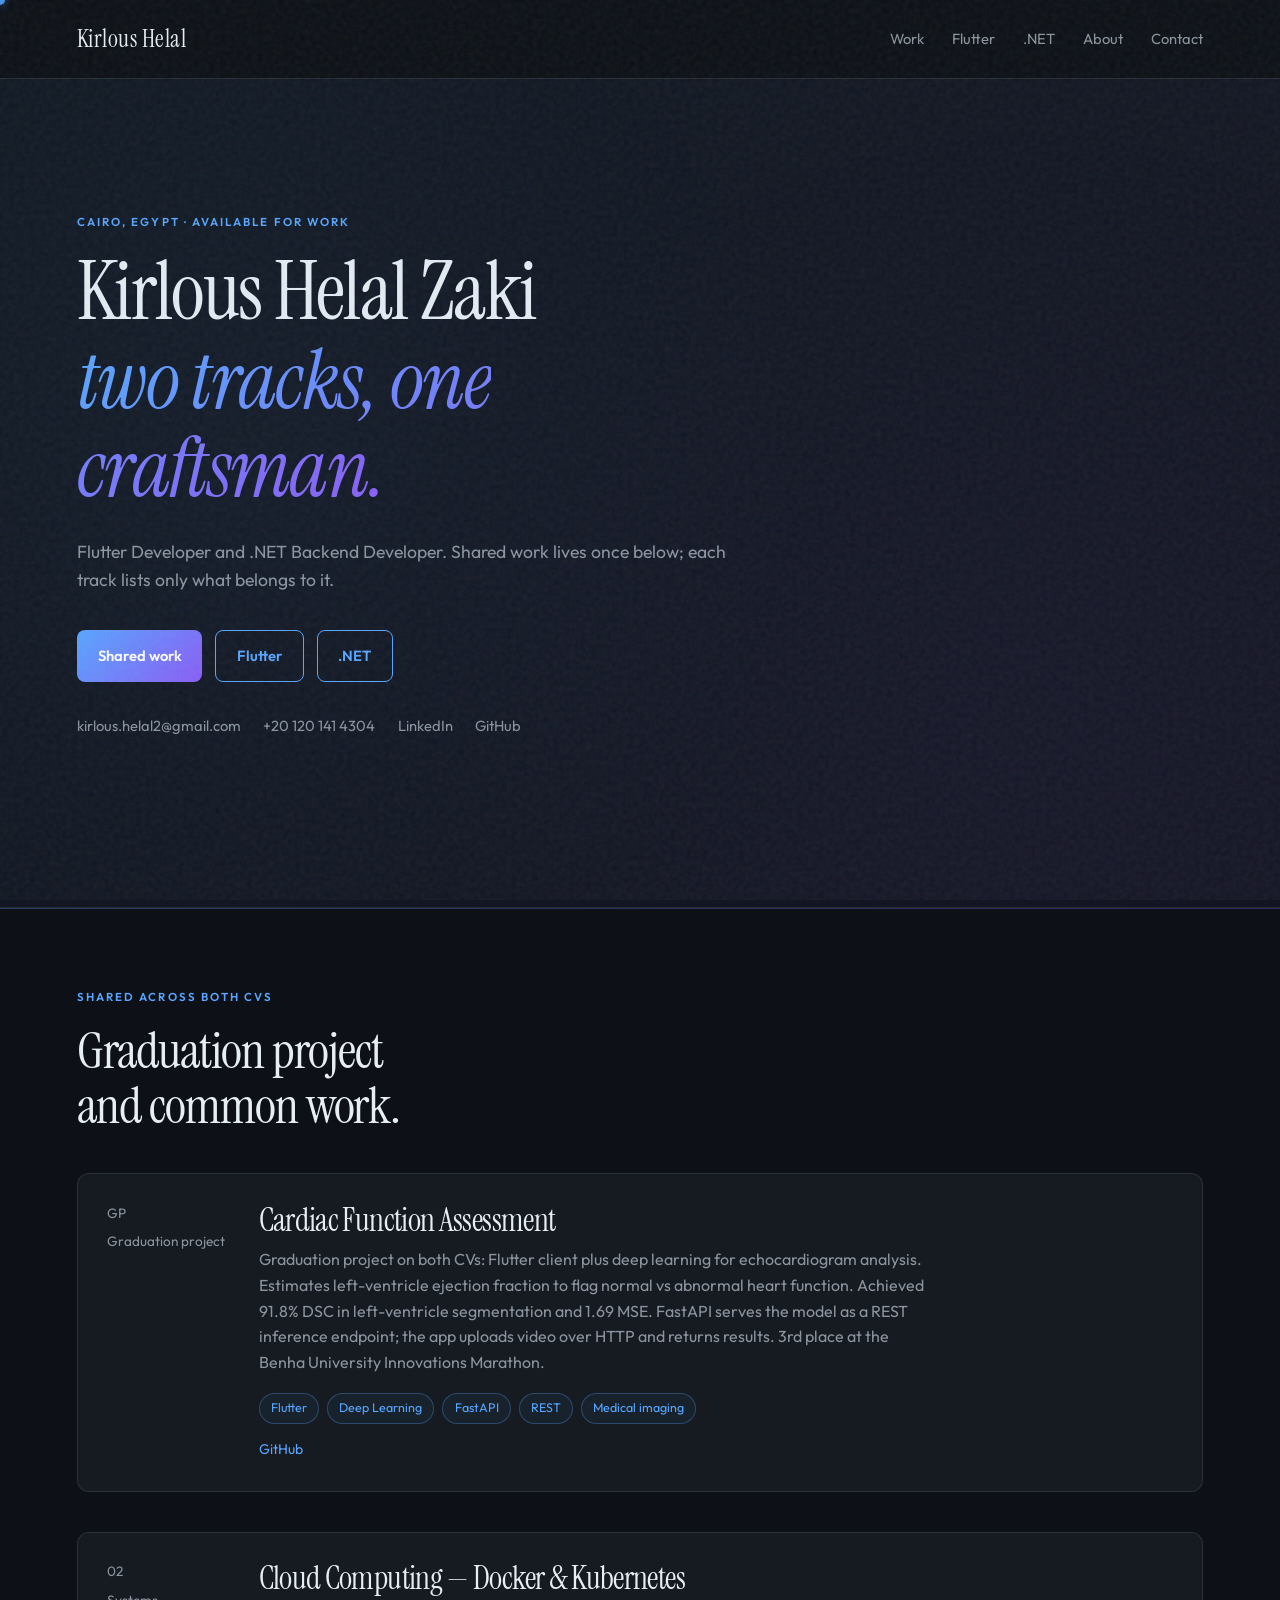
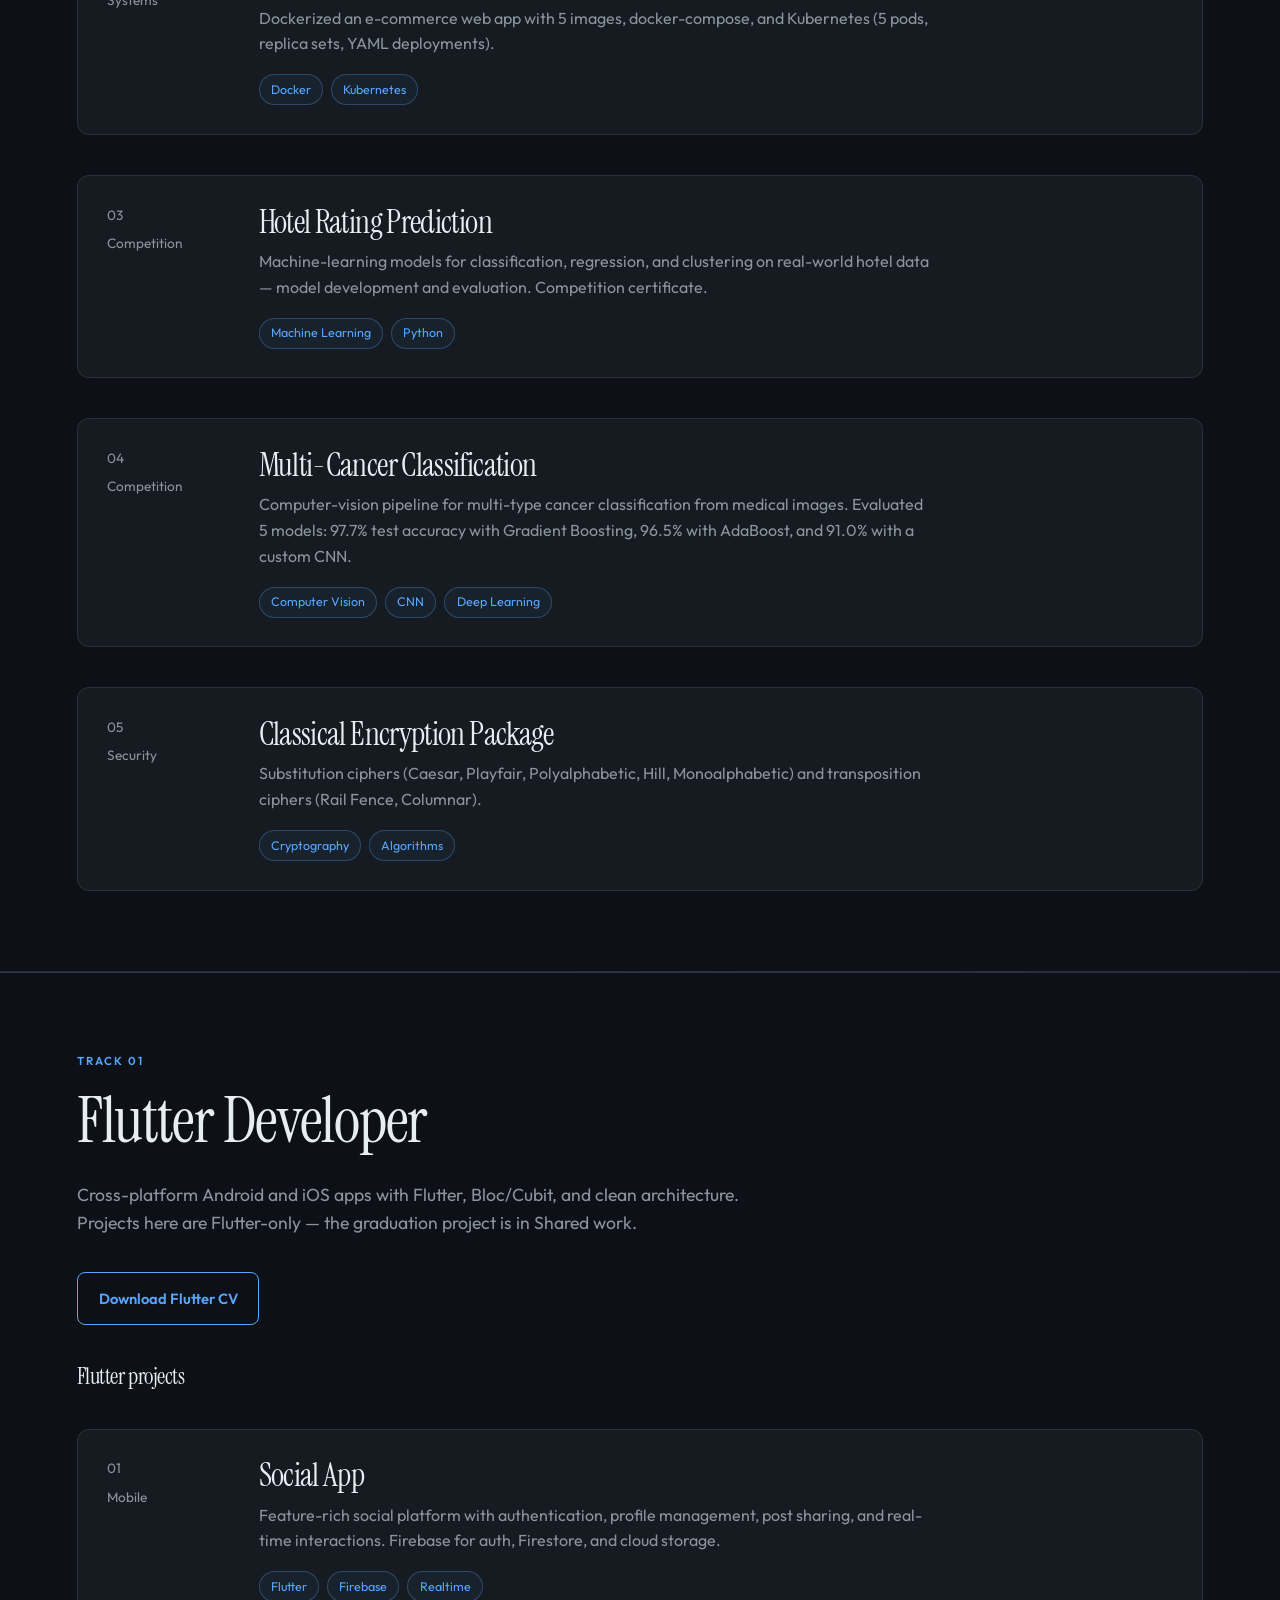
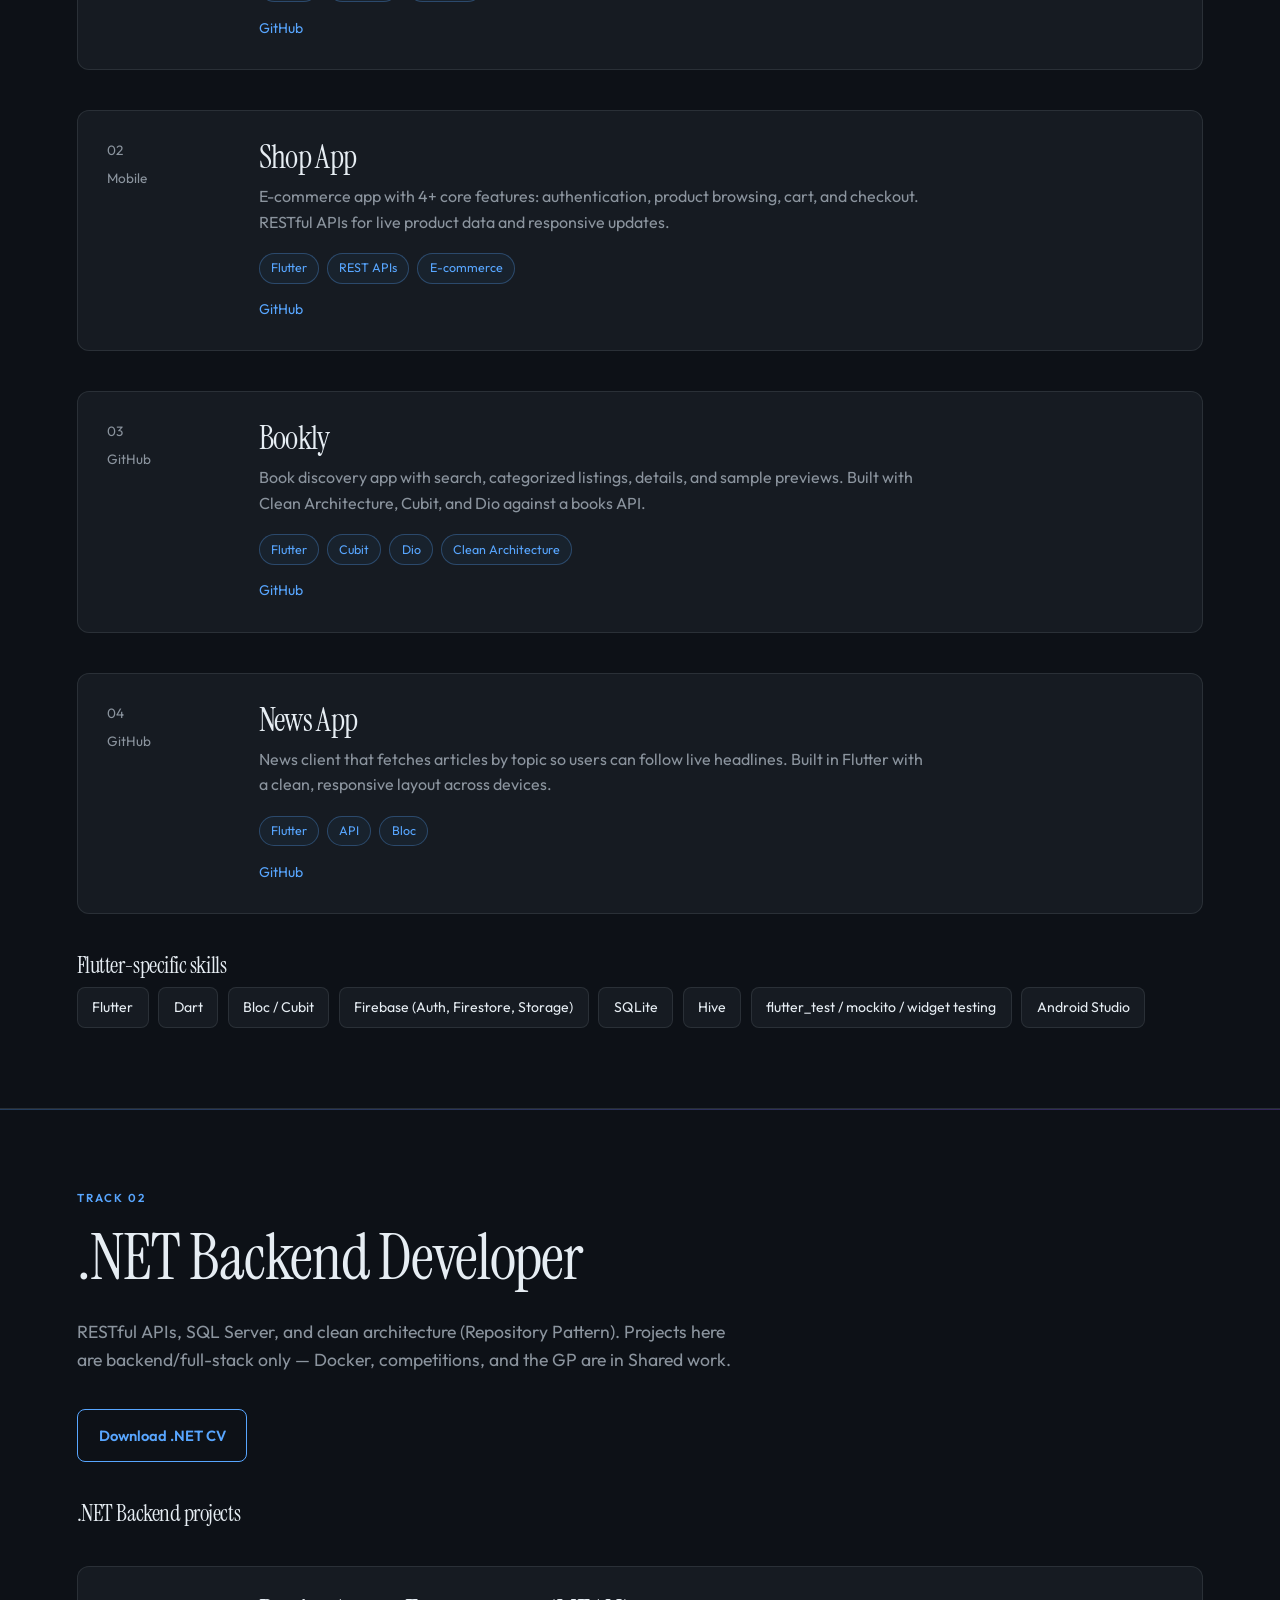
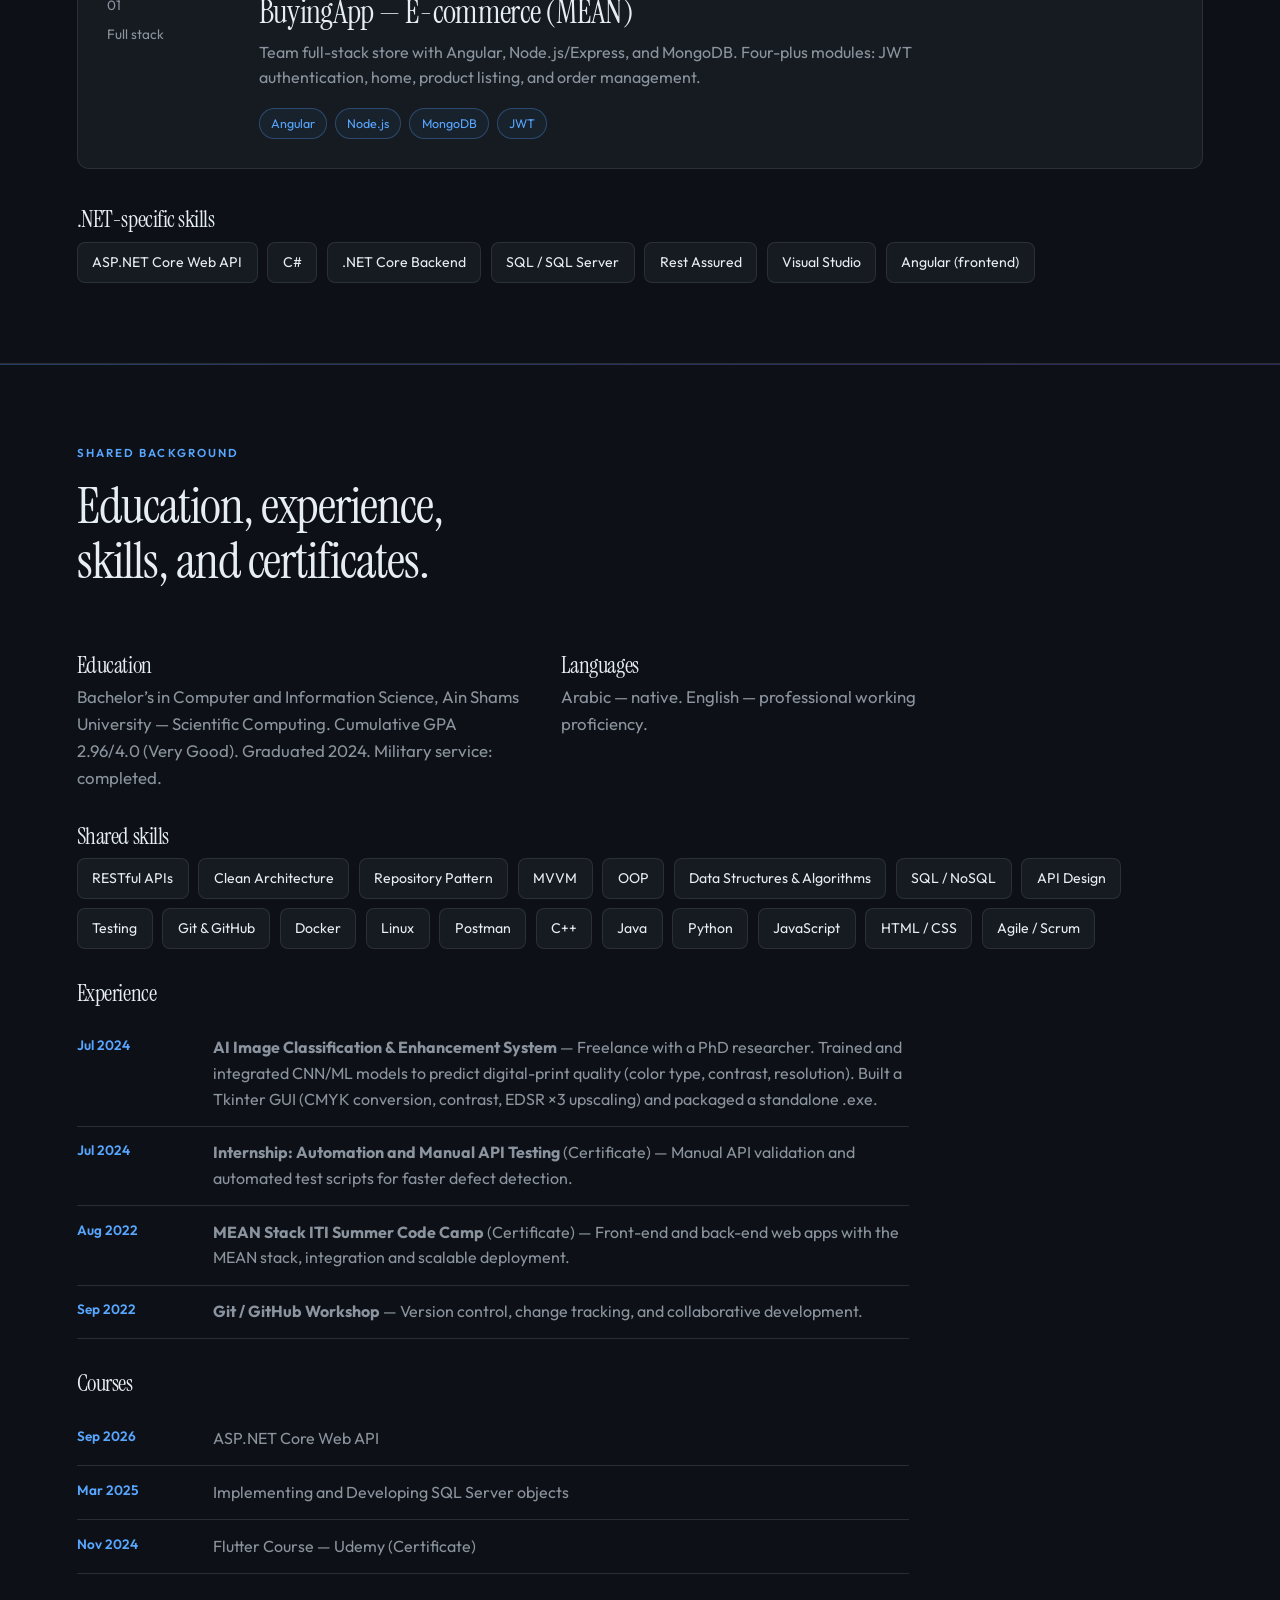
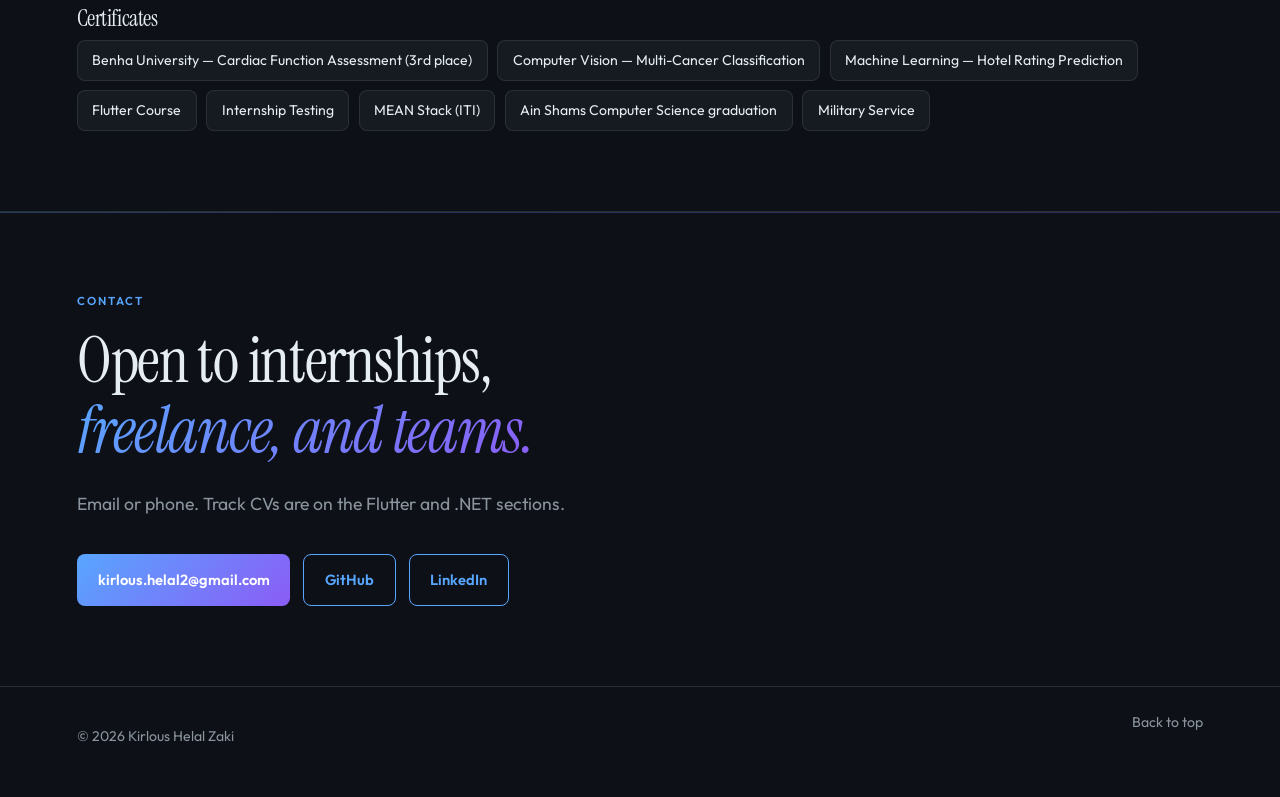
==== index.html @ 8935ffd7 "Initial portfolio: Developer portfolio with dark mode theme and project demos" ====
<!DOCTYPE html>
<html lang="en">
  <head>
    <meta charset="UTF-8" />
    <meta name="viewport" content="width=device-width, initial-scale=1.0" />
    <title>Kirlous Helal Zaki — Portfolio</title>
    <meta
      name="description"
      content="Kirlous Helal Zaki — Flutter Developer and .NET Backend Developer based in Cairo."
    />
    <link rel="preconnect" href="https://fonts.googleapis.com" />
    <link rel="preconnect" href="https://fonts.gstatic.com" crossorigin />
    <link
      href="https://fonts.googleapis.com/css2?family=Instrument+Serif:ital@0;1&family=Outfit:wght@300;400;500;600&display=swap"
      rel="stylesheet"
    />
    <link rel="stylesheet" href="styles.css" />
  </head>
  <body>
    <div class="grain" aria-hidden="true"></div>
    <div class="cursor" aria-hidden="true"></div>

    <header class="nav">
      <a class="logo" href="#top">Kirlous Helal</a>
      <nav>
        <a href="#work">Work</a>
        <a href="#flutter">Flutter</a>
        <a href="#dotnet">.NET</a>
        <a href="#about">About</a>
        <a href="#contact">Contact</a>
      </nav>
    </header>

    <main id="top">
      <section class="hero">
        <p class="eyebrow">Cairo, Egypt · Available for work</p>
        <h1>
          Kirlous Helal Zaki<br />
          <em>two tracks, one craftsman.</em>
        </h1>
        <p class="lede">
          Flutter Developer and .NET Backend Developer. Shared work lives once
          below; each track lists only what belongs to it.
        </p>
        <div class="hero-actions">
          <a class="btn" href="#work">Shared work</a>
          <a class="btn ghost" href="#flutter">Flutter</a>
          <a class="btn ghost" href="#dotnet">.NET</a>
        </div>
        <ul class="contact-row">
          <li><a href="mailto:kirlous.helal2@gmail.com">kirlous.helal2@gmail.com</a></li>
          <li><a href="tel:+201201414304">+20 120 141 4304</a></li>
          <li>
            <a href="https://linkedin.com/in/kirlous-helal" target="_blank" rel="noreferrer"
              >LinkedIn</a
            >
          </li>
          <li>
            <a href="https://github.com/KirlousHelal" target="_blank" rel="noreferrer"
              >GitHub</a
            >
          </li>
        </ul>
      </section>

      <section id="work" class="section">
        <div class="section-head">
          <p class="eyebrow">Shared across both CVs</p>
          <h2>Graduation project and common work.</h2>
        </div>

        <article class="project">
          <div class="project-meta">
            <span>GP</span>
            <span>Graduation project</span>
          </div>
          <div class="project-body">
            <h3>Cardiac Function Assessment</h3>
            <p>
              Graduation project on both CVs: Flutter client plus deep learning
              for echocardiogram analysis. Estimates left-ventricle ejection
              fraction to flag normal vs abnormal heart function. Achieved
              91.8% DSC in left-ventricle segmentation and 1.69 MSE. FastAPI
              serves the model as a REST inference endpoint; the app uploads
              video over HTTP and returns results. 3rd place at the Benha
              University Innovations Marathon.
            </p>
            <ul class="tags">
              <li>Flutter</li>
              <li>Deep Learning</li>
              <li>FastAPI</li>
              <li>REST</li>
              <li>Medical imaging</li>
            </ul>
            <a
              class="project-link"
              href="https://github.com/kirlousHelal/Cardic-Function-Assement-GP---Flutter-DeepLearning_Computer_Vision-"
              target="_blank"
              rel="noreferrer"
              >GitHub</a
            >
          </div>
        </article>

        <article class="project">
          <div class="project-meta">
            <span>02</span>
            <span>Systems</span>
          </div>
          <div class="project-body">
            <h3>Cloud Computing — Docker &amp; Kubernetes</h3>
            <p>
              Dockerized an e-commerce web app with 5 images, docker-compose,
              and Kubernetes (5 pods, replica sets, YAML deployments).
            </p>
            <ul class="tags">
              <li>Docker</li>
              <li>Kubernetes</li>
            </ul>
          </div>
        </article>

        <article class="project">
          <div class="project-meta">
            <span>03</span>
            <span>Competition</span>
          </div>
          <div class="project-body">
            <h3>Hotel Rating Prediction</h3>
            <p>
              Machine-learning models for classification, regression, and
              clustering on real-world hotel data — model development and
              evaluation. Competition certificate.
            </p>
            <ul class="tags">
              <li>Machine Learning</li>
              <li>Python</li>
            </ul>
          </div>
        </article>

        <article class="project">
          <div class="project-meta">
            <span>04</span>
            <span>Competition</span>
          </div>
          <div class="project-body">
            <h3>Multi-Cancer Classification</h3>
            <p>
              Computer-vision pipeline for multi-type cancer classification
              from medical images. Evaluated 5 models: 97.7% test accuracy with
              Gradient Boosting, 96.5% with AdaBoost, and 91.0% with a custom
              CNN.
            </p>
            <ul class="tags">
              <li>Computer Vision</li>
              <li>CNN</li>
              <li>Deep Learning</li>
            </ul>
          </div>
        </article>

        <article class="project">
          <div class="project-meta">
            <span>05</span>
            <span>Security</span>
          </div>
          <div class="project-body">
            <h3>Classical Encryption Package</h3>
            <p>
              Substitution ciphers (Caesar, Playfair, Polyalphabetic, Hill,
              Monoalphabetic) and transposition ciphers (Rail Fence, Columnar).
            </p>
            <ul class="tags">
              <li>Cryptography</li>
              <li>Algorithms</li>
            </ul>
          </div>
        </article>
      </section>

      <section id="flutter" class="section track">
        <div class="track-banner">
          <p class="eyebrow">Track 01</p>
          <h2>Flutter Developer</h2>
          <p class="lede">
            Cross-platform Android and iOS apps with Flutter, Bloc/Cubit, and
            clean architecture. Projects here are Flutter-only — the graduation
            project is in Shared work.
          </p>
          <a class="btn ghost" href="Kirlous_Helal_Zaki_Flutter_Developer_Resume.pdf" download
            >Download Flutter CV</a
          >
        </div>

        <h3 class="subhead">Flutter projects</h3>

        <article class="project">
          <div class="project-meta">
            <span>01</span>
            <span>Mobile</span>
          </div>
          <div class="project-body">
            <h3>Social App</h3>
            <p>
              Feature-rich social platform with authentication, profile
              management, post sharing, and real-time interactions. Firebase
              for auth, Firestore, and cloud storage.
            </p>
            <ul class="tags">
              <li>Flutter</li>
              <li>Firebase</li>
              <li>Realtime</li>
            </ul>
            <a
              class="project-link"
              href="https://github.com/kirlousHelal/social_app_flutter"
              target="_blank"
              rel="noreferrer"
              >GitHub</a
            >
          </div>
        </article>

        <article class="project">
          <div class="project-meta">
            <span>02</span>
            <span>Mobile</span>
          </div>
          <div class="project-body">
            <h3>Shop App</h3>
            <p>
              E-commerce app with 4+ core features: authentication, product
              browsing, cart, and checkout. RESTful APIs for live product data
              and responsive updates.
            </p>
            <ul class="tags">
              <li>Flutter</li>
              <li>REST APIs</li>
              <li>E-commerce</li>
            </ul>
            <a
              class="project-link"
              href="https://github.com/kirlousHelal/shop_app_flutter"
              target="_blank"
              rel="noreferrer"
              >GitHub</a
            >
          </div>
        </article>

        <article class="project">
          <div class="project-meta">
            <span>03</span>
            <span>GitHub</span>
          </div>
          <div class="project-body">
            <h3>Bookly</h3>
            <p>
              Book discovery app with search, categorized listings, details,
              and sample previews. Built with Clean Architecture, Cubit, and
              Dio against a books API.
            </p>
            <ul class="tags">
              <li>Flutter</li>
              <li>Cubit</li>
              <li>Dio</li>
              <li>Clean Architecture</li>
            </ul>
            <a
              class="project-link"
              href="https://github.com/kirlousHelal/Bookly_Flutter_App"
              target="_blank"
              rel="noreferrer"
              >GitHub</a
            >
          </div>
        </article>

        <article class="project">
          <div class="project-meta">
            <span>04</span>
            <span>GitHub</span>
          </div>
          <div class="project-body">
            <h3>News App</h3>
            <p>
              News client that fetches articles by topic so users can follow
              live headlines. Built in Flutter with a clean, responsive layout
              across devices.
            </p>
            <ul class="tags">
              <li>Flutter</li>
              <li>API</li>
              <li>Bloc</li>
            </ul>
            <a
              class="project-link"
              href="https://github.com/kirlousHelal/news_app_flutter"
              target="_blank"
              rel="noreferrer"
              >GitHub</a
            >
          </div>
        </article>

        <div class="skill-block">
          <h3 class="subhead">Flutter-specific skills</h3>
          <ul class="skills">
            <li>Flutter</li>
            <li>Dart</li>
            <li>Bloc / Cubit</li>
            <li>Firebase (Auth, Firestore, Storage)</li>
            <li>SQLite</li>
            <li>Hive</li>
            <li>flutter_test / mockito / widget testing</li>
            <li>Android Studio</li>
          </ul>
        </div>
      </section>

      <section id="dotnet" class="section track">
        <div class="track-banner">
          <p class="eyebrow">Track 02</p>
          <h2>.NET Backend Developer</h2>
          <p class="lede">
            RESTful APIs, SQL Server, and clean architecture (Repository
            Pattern). Projects here are backend/full-stack only — Docker,
            competitions, and the GP are in Shared work.
          </p>
          <a
            class="btn ghost"
            href="Kirlous_Helal_Zaki_.NET_Backedend_Developer_Resume.pdf"
            download
            >Download .NET CV</a
          >
        </div>

        <h3 class="subhead">.NET Backend projects</h3>

        <article class="project">
          <div class="project-meta">
            <span>01</span>
            <span>Full stack</span>
          </div>
          <div class="project-body">
            <h3>BuyingApp — E-commerce (MEAN)</h3>
            <p>
              Team full-stack store with Angular, Node.js/Express, and MongoDB.
              Four-plus modules: JWT authentication, home, product listing, and
              order management.
            </p>
            <ul class="tags">
              <li>Angular</li>
              <li>Node.js</li>
              <li>MongoDB</li>
              <li>JWT</li>
            </ul>
          </div>
        </article>

        <div class="skill-block">
          <h3 class="subhead">.NET-specific skills</h3>
          <ul class="skills">
            <li>ASP.NET Core Web API</li>
            <li>C#</li>
            <li>.NET Core Backend</li>
            <li>SQL / SQL Server</li>
            <li>Rest Assured</li>
            <li>Visual Studio</li>
            <li>Angular (frontend)</li>
          </ul>
        </div>
      </section>

      <section id="about" class="section about">
        <div class="section-head">
          <p class="eyebrow">Shared background</p>
          <h2>Education, experience, skills, and certificates.</h2>
        </div>

        <div class="about-grid">
          <div>
            <h3 class="subhead">Education</h3>
            <p>
              Bachelor’s in Computer and Information Science, Ain Shams
              University — Scientific Computing. Cumulative GPA 2.96/4.0 (Very
              Good). Graduated 2024. Military service: completed.
            </p>
          </div>
          <div>
            <h3 class="subhead">Languages</h3>
            <p>Arabic — native. English — professional working proficiency.</p>
          </div>
        </div>

        <h3 class="subhead">Shared skills</h3>
        <ul class="skills">
          <li>RESTful APIs</li>
          <li>Clean Architecture</li>
          <li>Repository Pattern</li>
          <li>MVVM</li>
          <li>OOP</li>
          <li>Data Structures &amp; Algorithms</li>
          <li>SQL / NoSQL</li>
          <li>API Design</li>
          <li>Testing</li>
          <li>Git &amp; GitHub</li>
          <li>Docker</li>
          <li>Linux</li>
          <li>Postman</li>
          <li>C++</li>
          <li>Java</li>
          <li>Python</li>
          <li>JavaScript</li>
          <li>HTML / CSS</li>
          <li>Agile / Scrum</li>
        </ul>

        <h3 class="subhead">Experience</h3>
        <ul class="timeline">
          <li>
            <span>Jul 2024</span>
            <p>
              <strong>AI Image Classification &amp; Enhancement System</strong>
              — Freelance with a PhD researcher. Trained and integrated CNN/ML
              models to predict digital-print quality (color type, contrast,
              resolution). Built a Tkinter GUI (CMYK conversion, contrast, EDSR
              ×3 upscaling) and packaged a standalone .exe.
            </p>
          </li>
          <li>
            <span>Jul 2024</span>
            <p>
              <strong>Internship: Automation and Manual API Testing</strong>
              (Certificate) — Manual API validation and automated test scripts
              for faster defect detection.
            </p>
          </li>
          <li>
            <span>Aug 2022</span>
            <p>
              <strong>MEAN Stack ITI Summer Code Camp</strong> (Certificate) —
              Front-end and back-end web apps with the MEAN stack, integration
              and scalable deployment.
            </p>
          </li>
          <li>
            <span>Sep 2022</span>
            <p>
              <strong>Git / GitHub Workshop</strong> — Version control, change
              tracking, and collaborative development.
            </p>
          </li>
        </ul>

        <h3 class="subhead">Courses</h3>
        <ul class="timeline">
          <li>
            <span>Sep 2026</span>
            <p>ASP.NET Core Web API</p>
          </li>
          <li>
            <span>Mar 2025</span>
            <p>Implementing and Developing SQL Server objects</p>
          </li>
          <li>
            <span>Nov 2024</span>
            <p>Flutter Course — Udemy (Certificate)</p>
          </li>
        </ul>

        <h3 class="subhead">Certificates</h3>
        <ul class="skills">
          <li>Benha University — Cardiac Function Assessment (3rd place)</li>
          <li>Computer Vision — Multi-Cancer Classification</li>
          <li>Machine Learning — Hotel Rating Prediction</li>
          <li>Flutter Course</li>
          <li>Internship Testing</li>
          <li>MEAN Stack (ITI)</li>
          <li>Ain Shams Computer Science graduation</li>
          <li>Military Service</li>
        </ul>
      </section>

      <section id="contact" class="section contact">
        <p class="eyebrow">Contact</p>
        <h2>
          Open to internships,<br />
          <em>freelance, and teams.</em>
        </h2>
        <p class="lede">
          Email or phone. Track CVs are on the Flutter and .NET sections.
        </p>
        <div class="hero-actions">
          <a class="btn" href="mailto:kirlous.helal2@gmail.com">kirlous.helal2@gmail.com</a>
          <a class="btn ghost" href="https://github.com/KirlousHelal" target="_blank" rel="noreferrer"
            >GitHub</a
          >
          <a
            class="btn ghost"
            href="https://linkedin.com/in/kirlous-helal"
            target="_blank"
            rel="noreferrer"
            >LinkedIn</a
          >
        </div>
      </section>
    </main>

    <footer class="footer">
      <p>© <span id="year"></span> Kirlous Helal Zaki</p>
      <a href="#top">Back to top</a>
    </footer>

    <script src="script.js"></script>
  </body>
</html>
---- styles.css ----
:root {
  --bg: #0d1117;
  --bg-2: #161b22;
  --ink: #e6edf3;
  --muted: #8b949e;
  --line: rgba(48, 54, 61, 0.8);
  --accent: #58a6ff;
  --accent-secondary: #8b5cf6;
  --accent-gradient: linear-gradient(135deg, #58a6ff 0%, #8b5cf6 100%);
  --radius: 12px;
}

*,
*::before,
*::after {
  box-sizing: border-box;
}

html {
  scroll-behavior: smooth;
}

/* Animations */
@keyframes fadeInUp {
  from {
    opacity: 0;
    transform: translateY(30px);
  }
  to {
    opacity: 1;
    transform: translateY(0);
  }
}

@keyframes fadeIn {
  from {
    opacity: 0;
  }
  to {
    opacity: 1;
  }
}

@keyframes slideInLeft {
  from {
    opacity: 0;
    transform: translateX(-30px);
  }
  to {
    opacity: 1;
    transform: translateX(0);
  }
}

@keyframes slideInRight {
  from {
    opacity: 0;
    transform: translateX(30px);
  }
  to {
    opacity: 1;
    transform: translateX(0);
  }
}

@keyframes pulse {
  0%, 100% {
    transform: scale(1);
  }
  50% {
    transform: scale(1.05);
  }
}

@keyframes shimmer {
  0% {
    background-position: -200% 0;
  }
  100% {
    background-position: 200% 0;
  }
}

@keyframes float {
  0%, 100% {
    transform: translateY(0);
  }
  50% {
    transform: translateY(-10px);
  }
}

/* Animated sections */
.hero {
  animation: fadeInUp 0.8s ease-out;
}

.section {
  animation: fadeIn 0.6s ease-out;
}

.project {
  animation: fadeInUp 0.5s ease-out;
  animation-fill-mode: both;
}

.project:nth-child(1) { animation-delay: 0.1s; }
.project:nth-child(2) { animation-delay: 0.2s; }
.project:nth-child(3) { animation-delay: 0.3s; }
.project:nth-child(4) { animation-delay: 0.4s; }
.project:nth-child(5) { animation-delay: 0.5s; }

.skills li {
  animation: fadeIn 0.4s ease-out;
  animation-fill-mode: both;
}

.skills li:nth-child(1) { animation-delay: 0.05s; }
.skills li:nth-child(2) { animation-delay: 0.1s; }
.skills li:nth-child(3) { animation-delay: 0.15s; }
.skills li:nth-child(4) { animation-delay: 0.2s; }
.skills li:nth-child(5) { animation-delay: 0.25s; }
.skills li:nth-child(6) { animation-delay: 0.3s; }
.skills li:nth-child(7) { animation-delay: 0.35s; }
.skills li:nth-child(8) { animation-delay: 0.4s; }
.skills li:nth-child(9) { animation-delay: 0.45s; }
.skills li:nth-child(10) { animation-delay: 0.5s; }

.timeline li {
  animation: slideInLeft 0.5s ease-out;
  animation-fill-mode: both;
}

.timeline li:nth-child(1) { animation-delay: 0.1s; }
.timeline li:nth-child(2) { animation-delay: 0.2s; }
.timeline li:nth-child(3) { animation-delay: 0.3s; }
.timeline li:nth-child(4) { animation-delay: 0.4s; }

body {
  margin: 0;
  min-height: 100vh;
  background: radial-gradient(1200px 600px at 80% -10%, rgba(88, 166, 255, 0.15) 0%, transparent 50%),
    var(--bg);
  color: var(--ink);
  font-family: "Outfit", system-ui, sans-serif;
  font-weight: 400;
  line-height: 1.6;
  overflow-x: hidden;
}

/* Add animated background pattern */
body::before {
  content: '';
  position: fixed;
  top: 0;
  left: 0;
  width: 100%;
  height: 100%;
  background-image: 
    radial-gradient(circle at 20% 50%, rgba(88, 166, 255, 0.03) 0%, transparent 50%),
    radial-gradient(circle at 80% 80%, rgba(139, 92, 246, 0.03) 0%, transparent 50%);
  pointer-events: none;
  z-index: 1;
}

.grain {
  pointer-events: none;
  position: fixed;
  inset: 0;
  z-index: 50;
  opacity: 0.07;
  background-image: url("data:image/svg+xml,%3Csvg viewBox='0 0 200 200' xmlns='http://www.w3.org/2000/svg'%3E%3Cfilter id='n'%3E%3CfeTurbulence type='fractalNoise' baseFrequency='0.85' numOctaves='4' stitchTiles='stitch'/%3E%3C/filter%3E%3Crect width='100%25' height='100%25' filter='url(%23n)'/%3E%3C/svg%3E");
}

.cursor {
  display: none;
}

@media (hover: hover) and (pointer: fine) {
  .cursor {
    display: block;
    position: fixed;
    top: 0;
    left: 0;
    width: 10px;
    height: 10px;
    border-radius: 50%;
    background: var(--accent);
    pointer-events: none;
    z-index: 80;
    transform: translate(-50%, -50%);
    mix-blend-mode: difference;
    transition: width 0.2s ease, height 0.2s ease;
    box-shadow: 0 0 10px rgba(88, 166, 255, 0.5);
  }

  .cursor.grow {
    width: 36px;
    height: 36px;
  }
}

a {
  color: inherit;
  text-decoration: none;
}

.nav {
  position: sticky;
  top: 0;
  z-index: 40;
  display: flex;
  justify-content: space-between;
  align-items: center;
  padding: 1.25rem 6vw;
  backdrop-filter: blur(16px);
  background: rgba(13, 17, 23, 0.85);
  border-bottom: 1px solid var(--line);
}

.logo {
  font-family: "Instrument Serif", Georgia, serif;
  font-size: 1.5rem;
  letter-spacing: 0.02em;
}

.nav nav {
  display: flex;
  flex-wrap: wrap;
  justify-content: flex-end;
  gap: 1.75rem;
  font-size: 0.92rem;
  color: var(--muted);
}

.nav nav a:hover {
  color: var(--accent);
}

.hero,
.section,
.footer {
  padding-left: 6vw;
  padding-right: 6vw;
}

.hero {
  min-height: calc(100vh - 72px);
  display: flex;
  flex-direction: column;
  justify-content: center;
  padding-top: 8vh;
  padding-bottom: 12vh;
  position: relative;
}

.hero::before {
  content: '';
  position: absolute;
  top: 0;
  left: 0;
  right: 0;
  bottom: 0;
  background: linear-gradient(135deg, rgba(88, 166, 255, 0.05) 0%, rgba(139, 92, 246, 0.05) 100%);
  pointer-events: none;
  z-index: -1;
}

.hero h1 {
  animation: fadeInUp 0.8s ease-out;
}

.hero .lede {
  animation: fadeInUp 1s ease-out 0.2s both;
}

.hero .hero-actions {
  animation: fadeInUp 1s ease-out 0.4s both;
}

.hero .contact-row {
  animation: fadeInUp 1s ease-out 0.6s both;
}

.eyebrow {
  margin: 0 0 1rem;
  color: var(--accent);
  letter-spacing: 0.18em;
  text-transform: uppercase;
  font-size: 0.72rem;
  font-weight: 600;
}

h1,
h2,
h3 {
  font-family: "Instrument Serif", Georgia, serif;
  font-weight: 400;
  line-height: 1.08;
  letter-spacing: -0.02em;
}

h1 {
  margin: 0;
  font-size: clamp(2.4rem, 6.4vw, 5.4rem);
  max-width: 18ch;
}

h1 em,
h2 em {
  font-style: italic;
  background: var(--accent-gradient);
  -webkit-background-clip: text;
  -webkit-text-fill-color: transparent;
  background-clip: text;
}

.lede {
  max-width: 42rem;
  color: var(--muted);
  font-size: 1.1rem;
  margin: 1.6rem 0 2.2rem;
}

.lede strong {
  color: var(--ink);
  font-weight: 500;
}

.contact-row {
  display: flex;
  flex-wrap: wrap;
  gap: 0.6rem 1.4rem;
  list-style: none;
  padding: 0;
  margin: 2rem 0 0;
  color: var(--muted);
  font-size: 0.92rem;
}

.contact-row a:hover {
  color: var(--accent);
  text-decoration: underline;
}

.track-banner {
  max-width: 46rem;
  margin-bottom: 1rem;
  animation: fadeInUp 0.6s ease-out;
}

.track-banner h2 {
  margin: 0;
  font-size: clamp(2.2rem, 5vw, 4rem);
}

.track-banner .lede {
  animation: fadeIn 0.6s ease-out 0.2s both;
}

.track-banner .btn {
  animation: fadeInUp 0.6s ease-out 0.4s both;
}

.subhead {
  margin: 2.4rem 0 0.4rem;
  font-size: 1.45rem;
}

.skill-block {
  margin-top: 0.5rem;
}

.timeline {
  list-style: none;
  padding: 0;
  margin: 1rem 0 0;
  max-width: 52rem;
}

.timeline li {
  display: grid;
  grid-template-columns: 7.5rem 1fr;
  gap: 1rem;
  padding: 0.85rem 0;
  border-bottom: 1px solid var(--line);
}

.timeline span {
  color: var(--accent);
  font-size: 0.85rem;
  font-weight: 600;
}

.timeline p {
  margin: 0;
  color: var(--muted);
}

.about .subhead {
  margin-top: 2rem;
  animation: fadeInUp 0.5s ease-out;
}

.about-grid {
  display: grid;
  grid-template-columns: 1fr 1fr;
  gap: 1.5rem 2.5rem;
  margin-top: 2rem;
  max-width: 58rem;
}

.about-grid > div {
  animation: fadeInUp 0.5s ease-out;
  animation-fill-mode: both;
}

.about-grid > div:nth-child(1) { animation-delay: 0.1s; }
.about-grid > div:nth-child(2) { animation-delay: 0.2s; }

.hero-actions {
  display: flex;
  flex-wrap: wrap;
  gap: 0.8rem;
}

.btn {
  display: inline-flex;
  align-items: center;
  padding: 0.85rem 1.3rem;
  border-radius: 8px;
  background: var(--accent-gradient);
  color: white;
  font-size: 0.92rem;
  font-weight: 600;
  transition: transform 0.2s ease, box-shadow 0.2s ease;
  border: none;
  position: relative;
  overflow: hidden;
}

.btn::before {
  content: '';
  position: absolute;
  top: 0;
  left: -100%;
  width: 100%;
  height: 100%;
  background: linear-gradient(90deg, transparent, rgba(255,255,255,0.2), transparent);
  transition: left 0.5s ease;
}

.btn:hover::before {
  left: 100%;
}

.btn:hover {
  transform: translateY(-2px);
  box-shadow: 0 4px 12px rgba(88, 166, 255, 0.4);
}

.btn.ghost {
  background: transparent;
  color: var(--accent);
  border: 1px solid var(--accent);
}

.btn.ghost:hover {
  background: rgba(88, 166, 255, 0.1);
  color: var(--accent);
}

.section {
  padding-top: 5rem;
  padding-bottom: 5rem;
  border-top: 1px solid var(--line);
  position: relative;
  animation: fadeIn 0.6s ease-out;
}

.section::before {
  content: '';
  position: absolute;
  top: 0;
  left: 0;
  right: 0;
  height: 1px;
  background: var(--accent-gradient);
  opacity: 0.3;
}

.section-head h2 {
  margin: 0;
  font-size: clamp(2rem, 4vw, 3.4rem);
  max-width: 16ch;
  animation: fadeInUp 0.6s ease-out;
}

.section-head p {
  animation: fadeIn 0.6s ease-out 0.2s both;
}

.project {
  display: grid;
  grid-template-columns: 8rem 1fr;
  gap: 1.5rem;
  margin-top: 2.5rem;
  padding: 1.8rem;
  border: 1px solid var(--line);
  border-radius: var(--radius);
  background: var(--bg-2);
  transition: border-color 0.25s ease, transform 0.25s ease, box-shadow 0.25s ease;
}

.project:hover {
  border-color: var(--accent);
  transform: translateY(-4px);
  box-shadow: 0 8px 24px rgba(88, 166, 255, 0.15);
}

.project-meta {
  display: flex;
  flex-direction: column;
  gap: 0.4rem;
  color: var(--muted);
  font-size: 0.85rem;
  animation: slideInLeft 0.5s ease-out;
}

.project-body {
  animation: slideInRight 0.5s ease-out;
}

.project.featured {
  border-color: var(--accent);
  background: linear-gradient(180deg, rgba(88, 166, 255, 0.1), transparent);
  box-shadow: 0 4px 16px rgba(88, 166, 255, 0.1);
}

.project-meta {
  display: flex;
  flex-direction: column;
  gap: 0.4rem;
  color: var(--muted);
  font-size: 0.85rem;
}

.project h3 {
  margin: 0 0 0.6rem;
  font-size: 2rem;
}

.project p {
  margin: 0;
  color: var(--muted);
  max-width: 42rem;
}

.tags {
  display: flex;
  flex-wrap: wrap;
  gap: 0.5rem;
  list-style: none;
  padding: 0;
  margin: 1.1rem 0 0;
}

.tags li {
  font-size: 0.78rem;
  color: var(--accent);
  border: 1px solid rgba(88, 166, 255, 0.3);
  border-radius: 999px;
  padding: 0.28rem 0.7rem;
  background: rgba(88, 166, 255, 0.05);
}

.project-link {
  display: inline-block;
  margin-top: 0.9rem;
  font-size: 0.88rem;
  color: var(--accent);
}

.project-link:hover {
  color: var(--accent);
  text-decoration: underline;
}

.about-grid {
  display: grid;
  grid-template-columns: 1fr 1fr;
  gap: 1.5rem 2.5rem;
  margin-top: 2rem;
  max-width: 58rem;
}

.about-grid p {
  margin: 0;
  color: var(--muted);
  font-size: 1.05rem;
}

.skills {
  grid-column: 1 / -1;
  display: flex;
  flex-wrap: wrap;
  gap: 0.6rem;
  list-style: none;
  padding: 0;
  margin: 0.6rem 0 0;
}

.skills li {
  background: var(--bg-2);
  border: 1px solid var(--line);
  border-radius: 8px;
  padding: 0.5rem 0.9rem;
  font-size: 0.88rem;
  transition: border-color 0.2s ease, background 0.2s ease;
}

.skills li:hover {
  border-color: var(--accent);
  background: rgba(88, 166, 255, 0.05);
}

.contact h2 {
  margin: 0;
  font-size: clamp(2.2rem, 5vw, 4.2rem);
  animation: fadeInUp 0.6s ease-out;
}

.contact .hero-actions {
  animation: fadeInUp 0.8s ease-out 0.2s both;
}

.footer {
  display: flex;
  justify-content: space-between;
  padding: 1.5rem 6vw 2.2rem;
  color: var(--muted);
  font-size: 0.88rem;
  border-top: 1px solid var(--line);
}

@media (max-width: 720px) {
  .nav nav {
    gap: 1rem;
  }

  .project {
    grid-template-columns: 1fr;
  }

  .about-grid {
    grid-template-columns: 1fr;
  }

  .timeline li {
    grid-template-columns: 1fr;
    gap: 0.25rem;
  }

  .nav nav {
    gap: 0.85rem;
    font-size: 0.82rem;
  }
}

/* Demo page styles */
.demo-page {
  padding: 5rem 6vw;
  max-width: 72rem;
  margin: 0 auto;
  animation: fadeIn 0.6s ease-out;
}

.demo-page h1 {
  animation: fadeInUp 0.6s ease-out;
}

.demo-page .lede {
  animation: fadeInUp 0.8s ease-out 0.2s both;
}

.demo-page .hero-actions {
  animation: fadeInUp 0.8s ease-out 0.4s both;
}

.back-link {
  display: inline-block;
  margin-bottom: 1.5rem;
  color: var(--muted);
  font-size: 0.92rem;
}

.back-link:hover {
  color: var(--accent);
}

.demo-status {
  margin: 1.5rem 0;
  color: var(--muted);
  font-size: 0.9rem;
}

.demo-error {
  color: #ff6b6b;
  font-size: 0.85rem;
  margin: 0.5rem 0;
  padding: 0.5rem;
  background: rgba(255, 107, 107, 0.1);
  border-radius: 8px;
  border: 1px solid rgba(255, 107, 107, 0.3);
}

.back-link:hover {
  color: var(--accent);
  text-decoration: underline;
}

.demo-videos {
  display: flex;
  flex-direction: column;
  gap: 2rem;
  margin: 2rem 0;
}

.demo-video {
  margin: 0;
}

.demo-video video {
  width: 100%;
  max-height: 40rem;
  border-radius: var(--radius);
  background: var(--bg-2);
}

.demo-video figcaption {
  margin-top: 0.5rem;
  color: var(--muted);
  font-size: 0.85rem;
}

.demo-grid {
  display: grid;
  grid-template-columns: repeat(auto-fill, minmax(20rem, 1fr));
  gap: 1.5rem;
  margin: 2rem 0;
}

.demo-shot {
  display: block;
  position: relative;
  border-radius: var(--radius);
  overflow: hidden;
  border: 1px solid var(--line);
  background: var(--bg-2);
  transition: border-color 0.25s ease, transform 0.25s ease;
}

.demo-shot:hover {
  border-color: var(--accent);
  transform: translateY(-4px);
  box-shadow: 0 8px 24px rgba(88, 166, 255, 0.15);
}

.demo-shot img {
  width: 100%;
  height: auto;
  display: block;
  max-height: 25rem;
  object-fit: contain;
}

.demo-shot span {
  display: block;
  padding: 0.6rem 0.8rem;
  color: var(--muted);
  font-size: 0.8rem;
  border-top: 1px solid var(--line);
}

@media (max-width: 720px) {
  .demo-page {
    padding: 3rem 6vw;
  }

  .demo-grid {
    grid-template-columns: repeat(auto-fill, minmax(14rem, 1fr));
    gap: 1rem;
  }
}
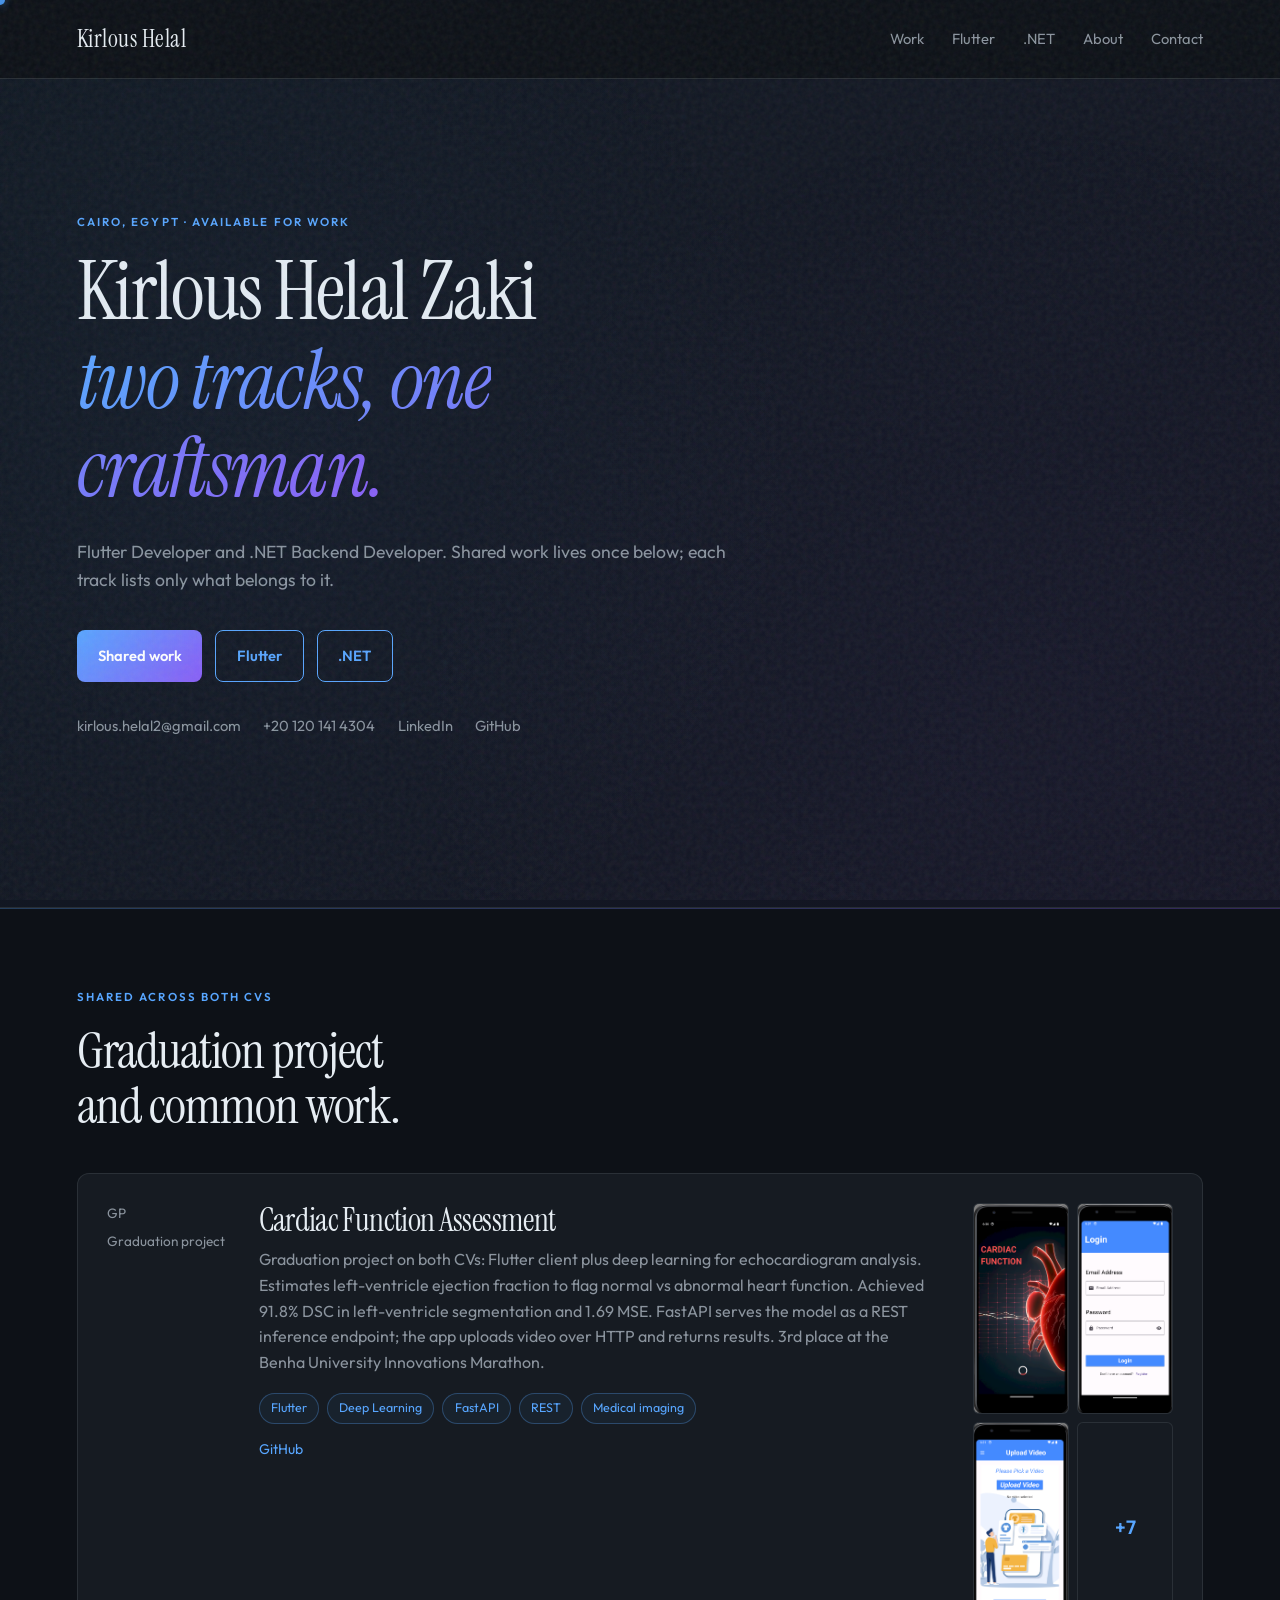
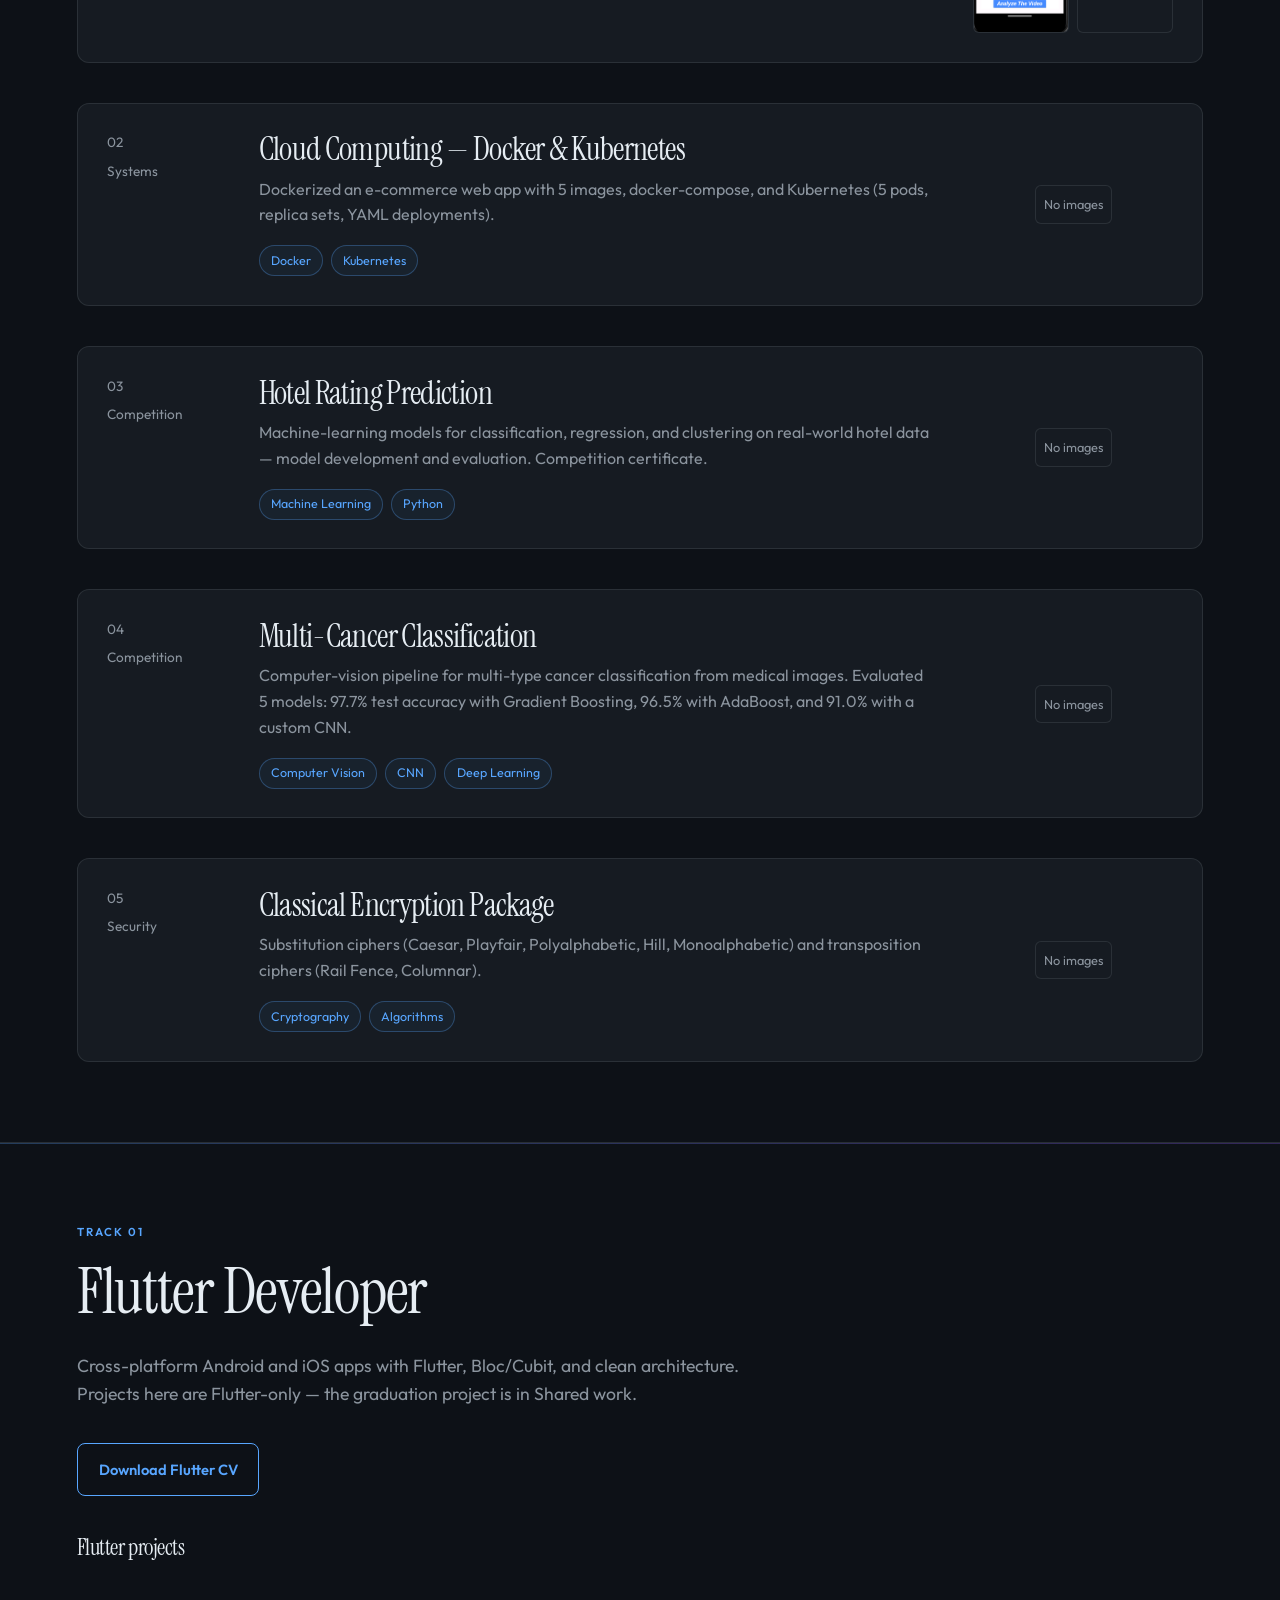
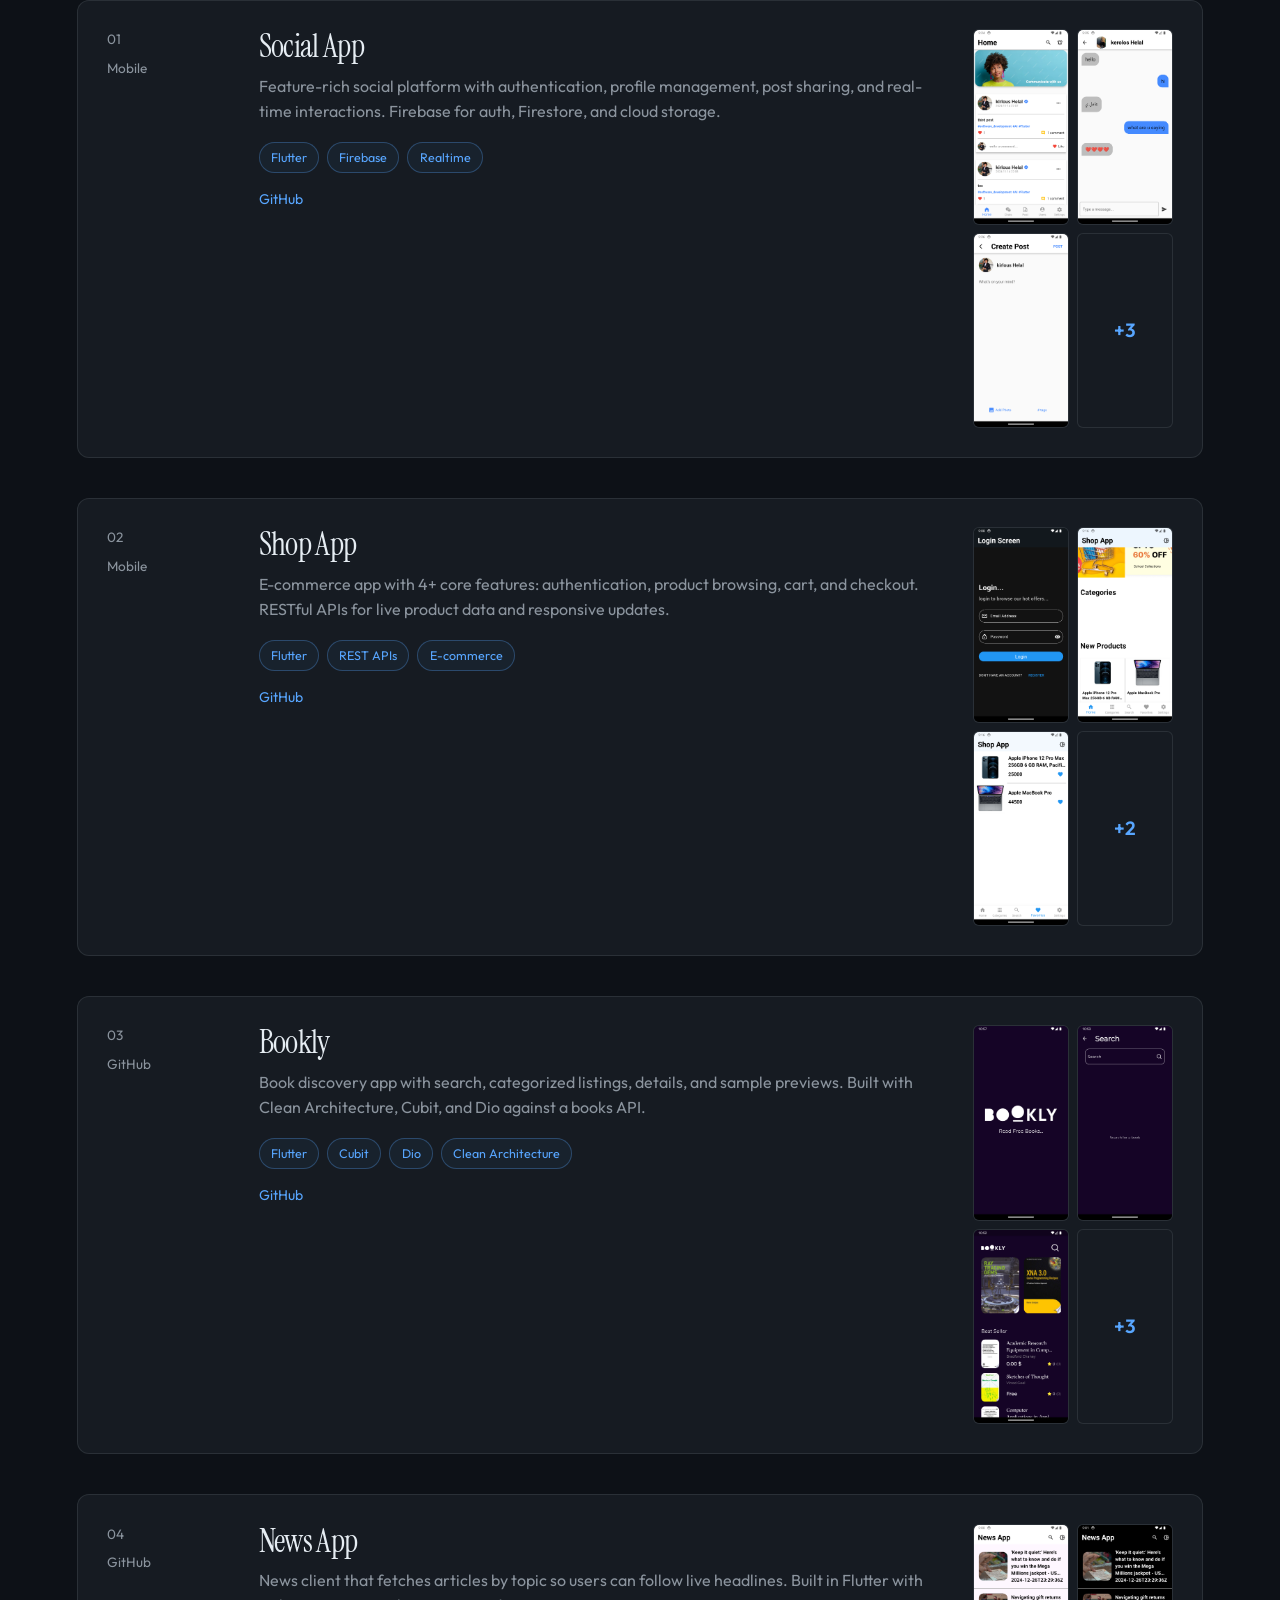
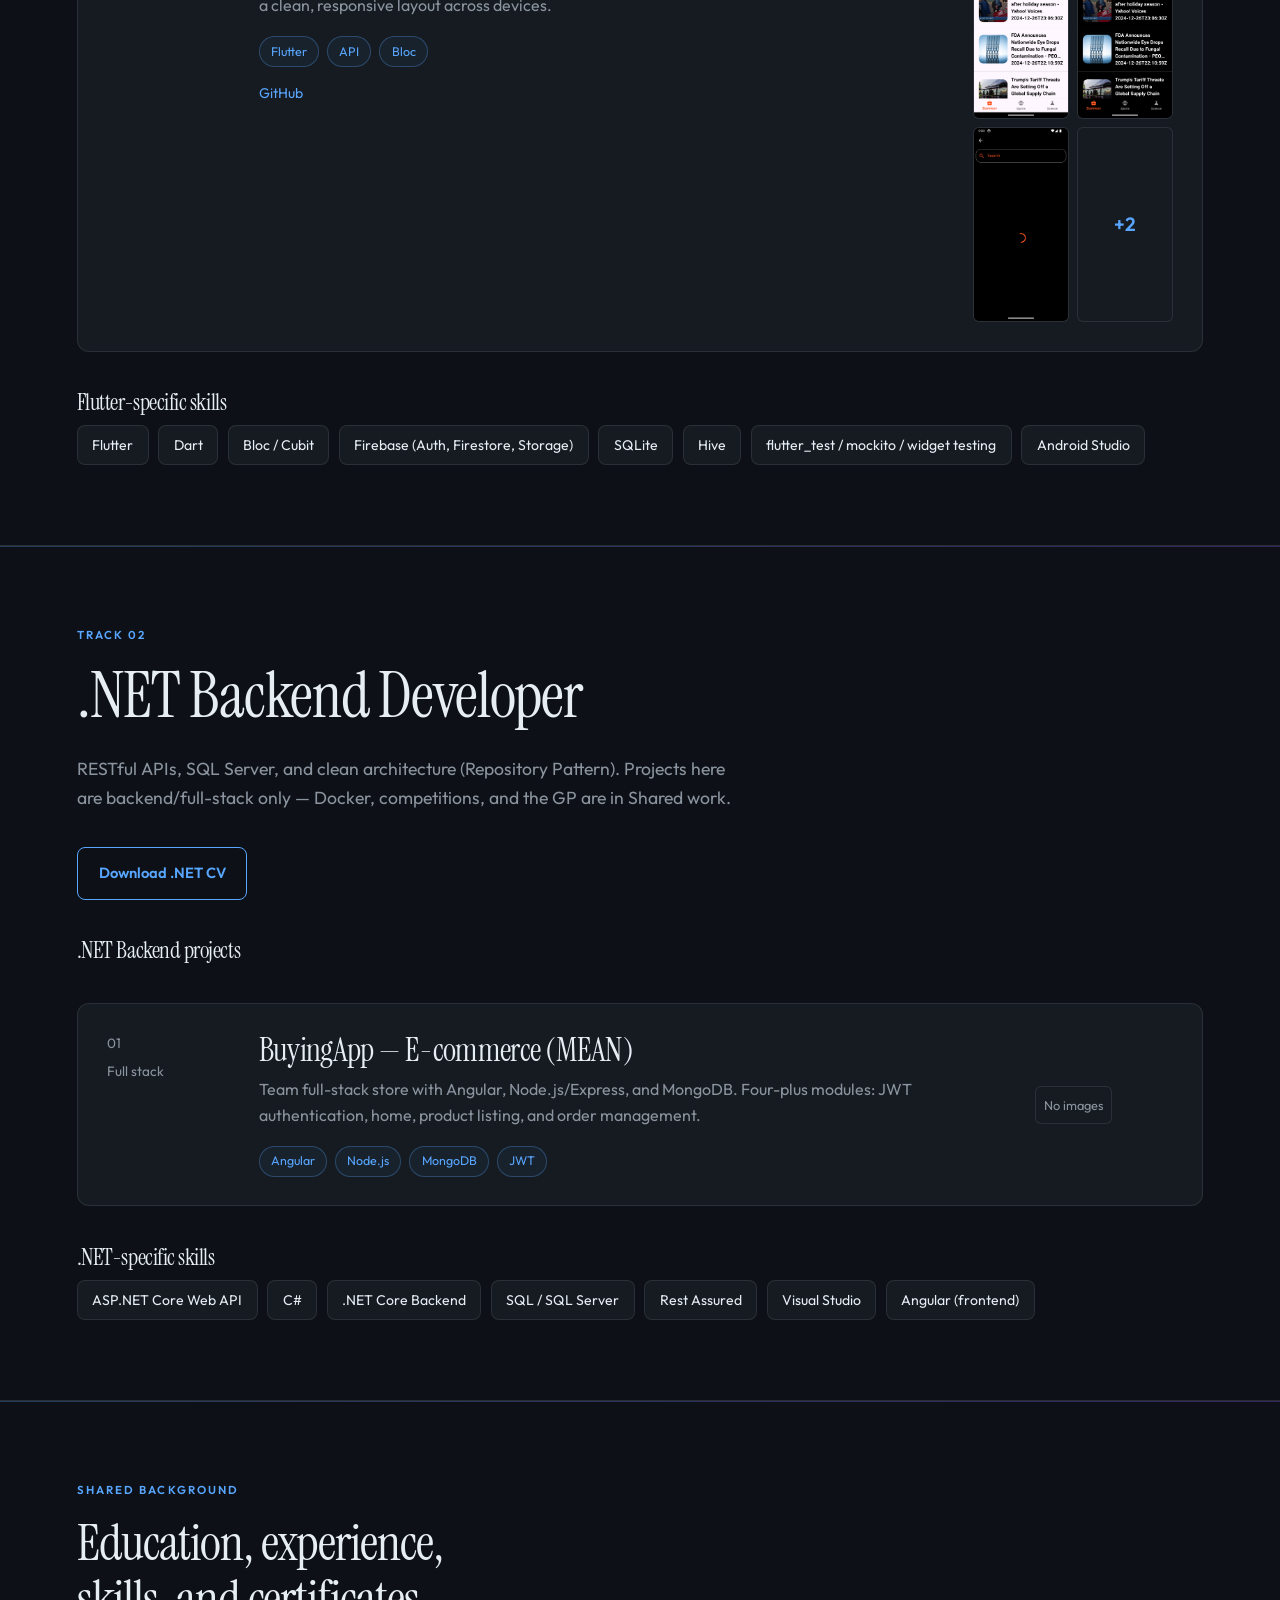
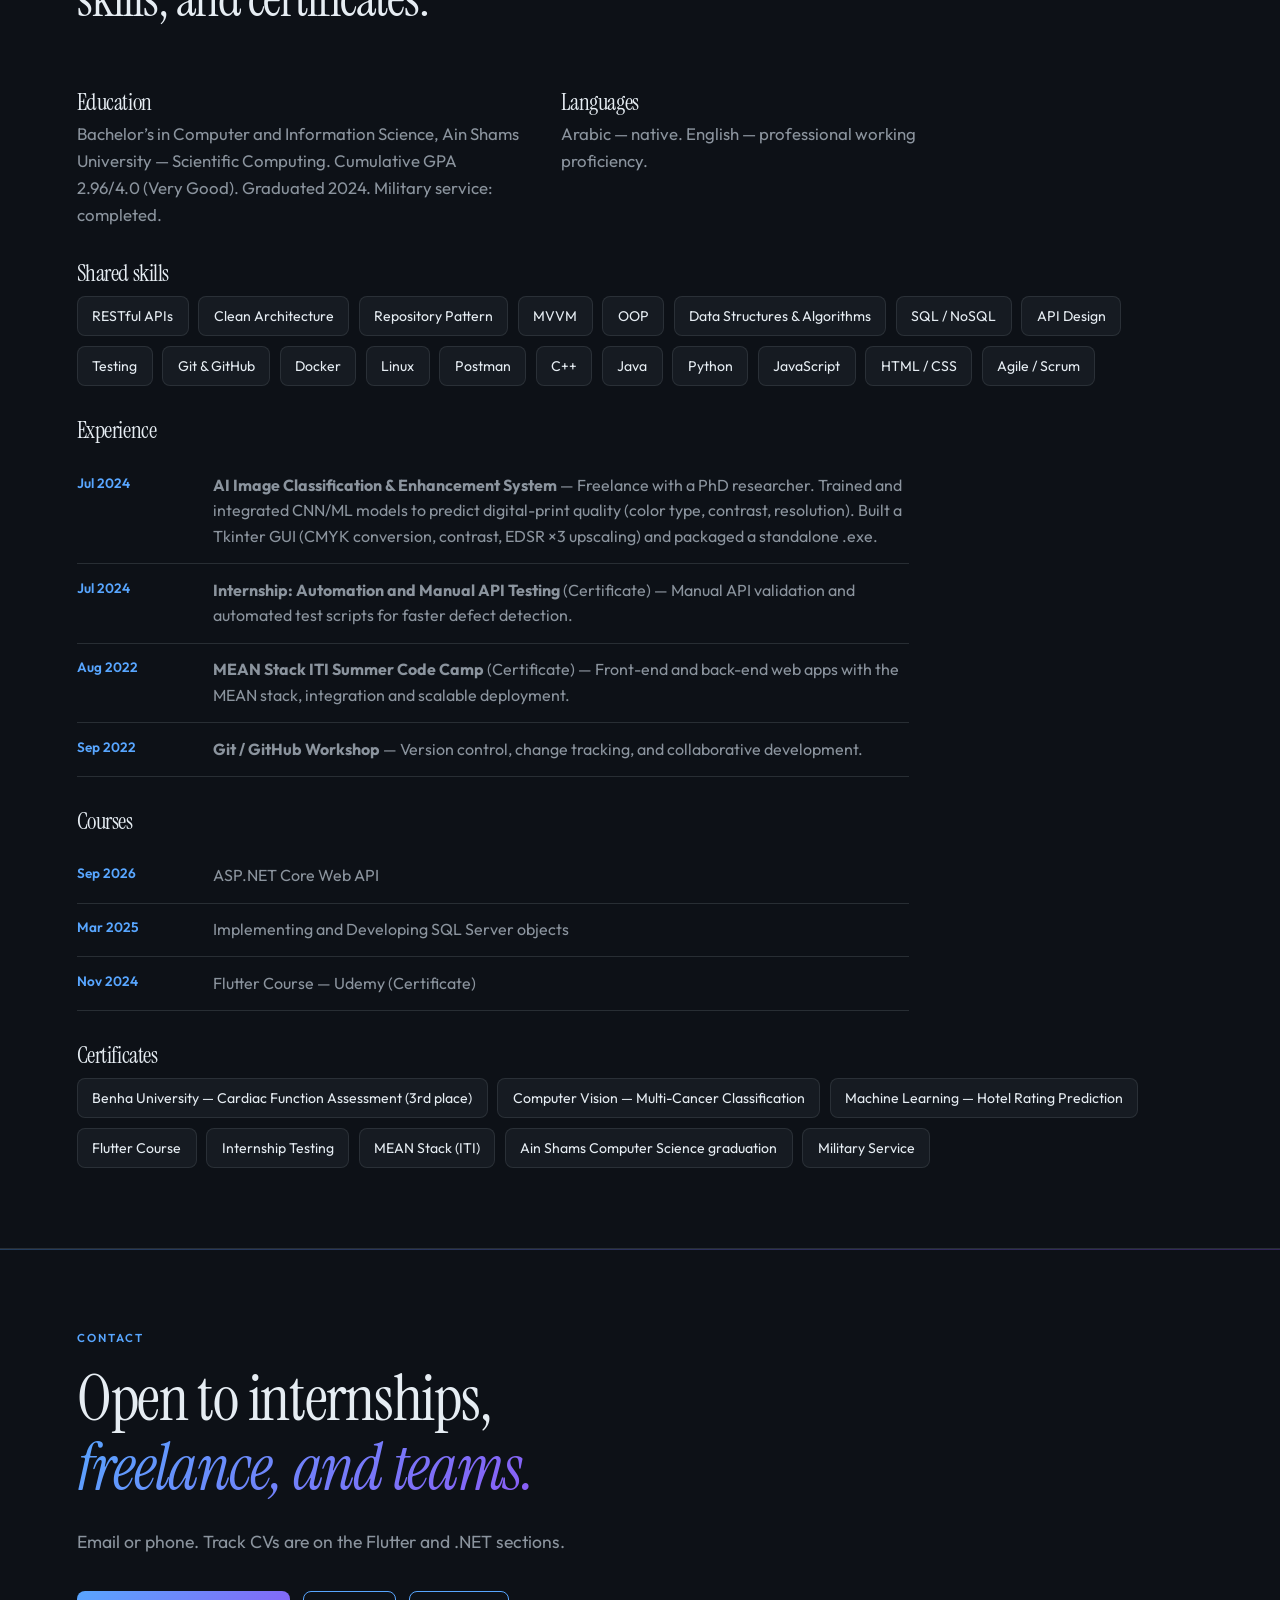
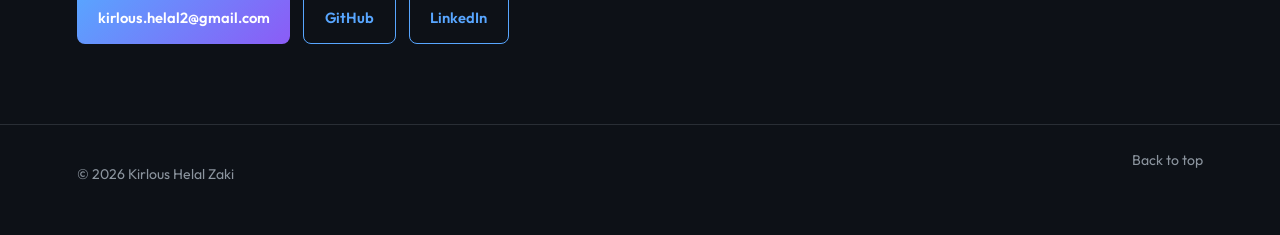
==== commit 1e397b15: "Preview the Project Images" ====
--- a/index.html
+++ b/index.html
@@ -100,6 +100,12 @@
               >GitHub</a
             >
           </div>
+          <div class="project-thumbnails">
+            <img src="demos/cardiac/splash_screen.png" alt="Preview 1" />
+            <img src="demos/cardiac/login_screen.png" alt="Preview 2" />
+            <img src="demos/cardiac/upload_video_screen.png" alt="Preview 3" />
+            <span class="more-indicator">+7</span>
+          </div>
         </article>
 
         <article class="project">
@@ -117,6 +123,9 @@
               <li>Docker</li>
               <li>Kubernetes</li>
             </ul>
+          </div>
+          <div class="project-thumbnails no-thumbnails">
+            <span>No images</span>
           </div>
         </article>
 
@@ -136,6 +145,9 @@
               <li>Machine Learning</li>
               <li>Python</li>
             </ul>
+          </div>
+          <div class="project-thumbnails no-thumbnails">
+            <span>No images</span>
           </div>
         </article>
 
@@ -158,6 +170,9 @@
               <li>Deep Learning</li>
             </ul>
           </div>
+          <div class="project-thumbnails no-thumbnails">
+            <span>No images</span>
+          </div>
         </article>
 
         <article class="project">
@@ -175,6 +190,9 @@
               <li>Cryptography</li>
               <li>Algorithms</li>
             </ul>
+          </div>
+          <div class="project-thumbnails no-thumbnails">
+            <span>No images</span>
           </div>
         </article>
       </section>
@@ -220,6 +238,12 @@
               >GitHub</a
             >
           </div>
+          <div class="project-thumbnails">
+            <img src="demos/social/home_screen.png" alt="Preview 1" />
+            <img src="demos/social/chat_screen.png" alt="Preview 2" />
+            <img src="demos/social/create_post_screen.png" alt="Preview 3" />
+            <span class="more-indicator">+3</span>
+          </div>
         </article>
 
         <article class="project">
@@ -247,6 +271,12 @@
               >GitHub</a
             >
           </div>
+          <div class="project-thumbnails">
+            <img src="demos/shop/login_screen.png" alt="Preview 1" />
+            <img src="demos/shop/home_screen.png" alt="Preview 2" />
+            <img src="demos/shop/favorites_screen.png" alt="Preview 3" />
+            <span class="more-indicator">+2</span>
+          </div>
         </article>
 
         <article class="project">
@@ -275,6 +305,12 @@
               >GitHub</a
             >
           </div>
+          <div class="project-thumbnails">
+            <img src="demos/bookly/splash_screen.png" alt="Preview 1" />
+            <img src="demos/bookly/search_screen.png" alt="Preview 2" />
+            <img src="demos/bookly/home.png" alt="Preview 3" />
+            <span class="more-indicator">+3</span>
+          </div>
         </article>
 
         <article class="project">
@@ -301,6 +337,12 @@
               rel="noreferrer"
               >GitHub</a
             >
+          </div>
+          <div class="project-thumbnails">
+            <img src="demos/news/screenshot_1.png" alt="Preview 1" />
+            <img src="demos/news/screenshot_2.png" alt="Preview 2" />
+            <img src="demos/news/screenshot_3.png" alt="Preview 3" />
+            <span class="more-indicator">+2</span>
           </div>
         </article>
 
@@ -356,6 +398,9 @@
               <li>MongoDB</li>
               <li>JWT</li>
             </ul>
+          </div>
+          <div class="project-thumbnails no-thumbnails">
+            <span>No images</span>
           </div>
         </article>
 
--- a/styles.css
+++ b/styles.css
@@ -502,7 +502,7 @@
 
 .project {
   display: grid;
-  grid-template-columns: 8rem 1fr;
+  grid-template-columns: 8rem 1fr 200px;
   gap: 1.5rem;
   margin-top: 2.5rem;
   padding: 1.8rem;
@@ -512,6 +512,34 @@
   transition: border-color 0.25s ease, transform 0.25s ease, box-shadow 0.25s ease;
 }
 
+@media (max-width: 720px) {
+  .nav nav {
+    gap: 1rem;
+  }
+
+  .project {
+    grid-template-columns: 1fr;
+  }
+
+  .project-preview {
+    height: 150px;
+  }
+
+  .about-grid {
+    grid-template-columns: 1fr;
+  }
+
+  .timeline li {
+    grid-template-columns: 1fr;
+    gap: 0.25rem;
+  }
+
+  .nav nav {
+    gap: 0.85rem;
+    font-size: 0.82rem;
+  }
+}
+
 .project:hover {
   border-color: var(--accent);
   transform: translateY(-4px);
@@ -529,6 +557,49 @@
 
 .project-body {
   animation: slideInRight 0.5s ease-out;
+}
+
+.project-thumbnails {
+  display: grid;
+  grid-template-columns: repeat(2, 1fr);
+  grid-template-rows: repeat(2, 1fr);
+  gap: 0.5rem;
+  align-self: center;
+  justify-self: center;
+}
+
+.project-thumbnails img {
+  width: 100%;
+  height: 100%;
+  object-fit: cover;
+  border-radius: 6px;
+  border: 1px solid var(--line);
+  background: var(--bg-2);
+}
+
+.project-thumbnails .more-indicator {
+  display: flex;
+  align-items: center;
+  justify-content: center;
+  background: var(--bg-2);
+  border: 1px solid var(--line);
+  border-radius: 6px;
+  color: var(--accent);
+  font-size: 1.2rem;
+  font-weight: 600;
+  cursor: default;
+}
+
+.project-thumbnails.no-thumbnails {
+  display: flex;
+  align-items: center;
+  justify-content: center;
+  color: var(--muted);
+  font-size: 0.8rem;
+  background: var(--bg-2);
+  border: 1px solid var(--line);
+  border-radius: 6px;
+  padding: 0.5rem;
 }
 
 .project.featured {
